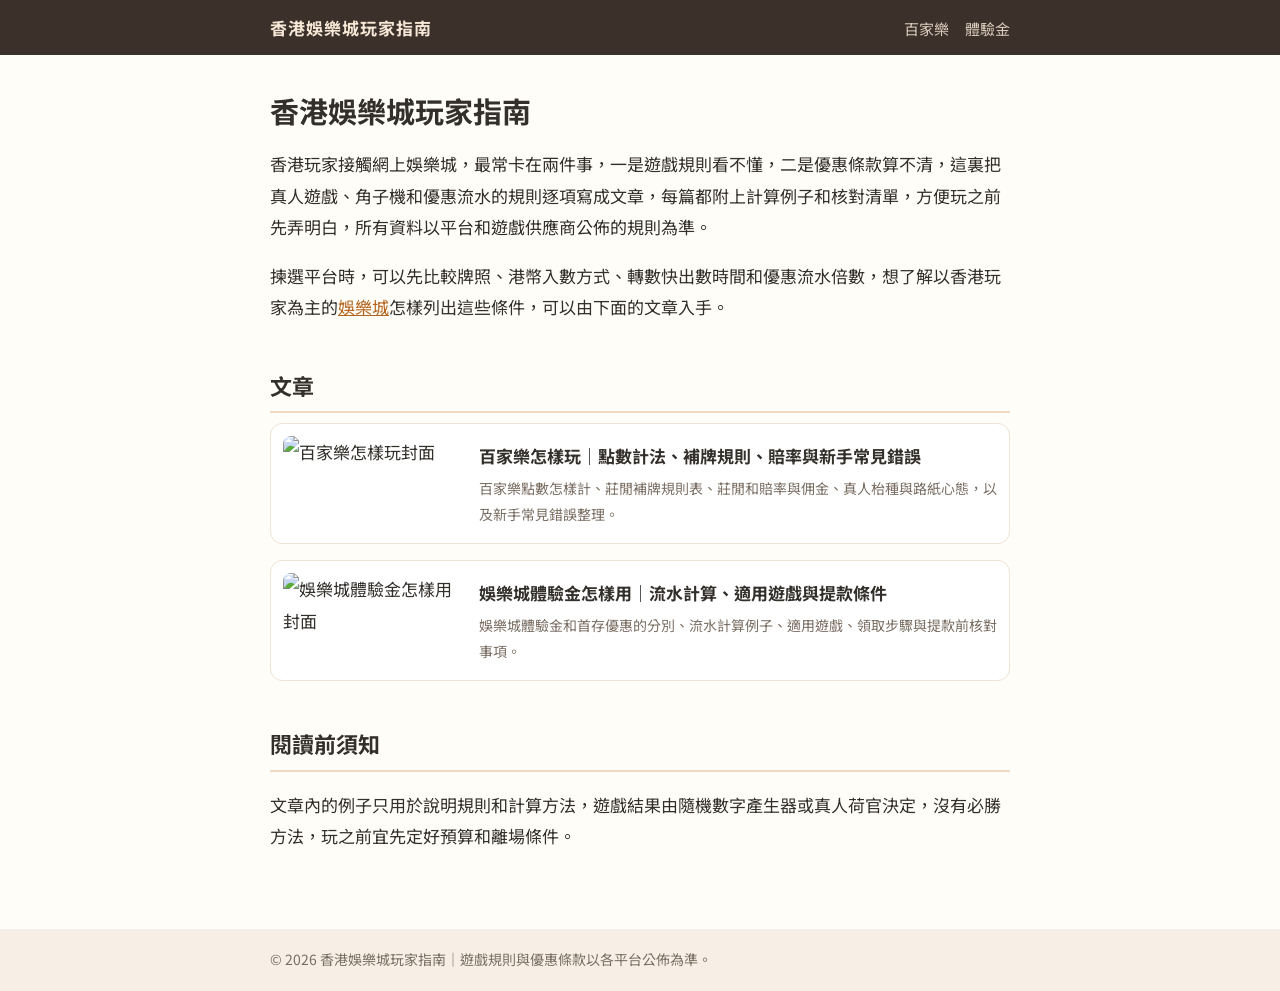
==== index.html @ b38cbccd "Add files via upload" ====
<!doctype html><html lang="zh-HK"><head><meta charset="utf-8"><meta name="viewport" content="width=device-width,initial-scale=1"><title>香港娛樂城玩家指南｜百家樂規則、體驗金與優惠條款整理</title><meta name="description" content="整理香港玩家常問的娛樂城遊戲規則與優惠條款，包括百家樂點數與補牌、體驗金流水計算和提款條件。"><link rel="canonical" href="https://hkcasinonotes.github.io/"><meta property="og:title" content="香港娛樂城玩家指南｜百家樂規則、體驗金與優惠條款整理"><meta property="og:description" content="整理香港玩家常問的娛樂城遊戲規則與優惠條款，包括百家樂點數與補牌、體驗金流水計算和提款條件。"><meta property="og:url" content="https://hkcasinonotes.github.io/"><link href="https://fonts.googleapis.com/css2?family=Noto+Sans+TC:wght@400;700&display=swap" rel="stylesheet"><link rel="stylesheet" href="style.css"><script type="application/ld+json">{"@context": "https://schema.org", "@type": "WebSite", "name": "香港娛樂城玩家指南｜百家樂規則、體驗金與優惠條款整理", "url": "https://hkcasinonotes.github.io/"}</script></head><body><div class="bar"><div class="in"><a class="brand" href="./">香港娛樂城玩家指南</a><nav><a href="baccarat-rules.html">百家樂</a><a href="casino-bonus.html">體驗金</a></nav></div></div><main><h1>香港娛樂城玩家指南</h1><p>香港玩家接觸網上娛樂城，最常卡在兩件事，一是遊戲規則看不懂，二是優惠條款算不清，這裏把真人遊戲、角子機和優惠流水的規則逐項寫成文章，每篇都附上計算例子和核對清單，方便玩之前先弄明白，所有資料以平台和遊戲供應商公佈的規則為準。</p><p>揀選平台時，可以先比較牌照、港幣入數方式、轉數快出數時間和優惠流水倍數，想了解以香港玩家為主的<a href="https://www.88bet.hk/">娛樂城</a>怎樣列出這些條件，可以由下面的文章入手。</p><h2>文章</h2><div class="posts"><a href="baccarat-rules.html"><img src="https://velog.velcdn.com/images/inez/post/38a12281-e45a-4568-aac0-d9c8abf99098/image.jpg" alt="百家樂怎樣玩封面"><div><div class="t">百家樂怎樣玩｜點數計法、補牌規則、賠率與新手常見錯誤</div><div class="d">百家樂點數怎樣計、莊閒補牌規則表、莊閒和賠率與佣金、真人枱種與路紙心態，以及新手常見錯誤整理。</div></div></a><a href="casino-bonus.html"><img src="https://velog.velcdn.com/images/inez/post/c120db88-8e39-4b8a-9f23-f49b8dbc3169/image.jpg" alt="娛樂城體驗金怎樣用封面"><div><div class="t">娛樂城體驗金怎樣用｜流水計算、適用遊戲與提款條件</div><div class="d">娛樂城體驗金和首存優惠的分別、流水計算例子、適用遊戲、領取步驟與提款前核對事項。</div></div></a></div><h2>閱讀前須知</h2><p>文章內的例子只用於說明規則和計算方法，遊戲結果由隨機數字產生器或真人荷官決定，沒有必勝方法，玩之前宜先定好預算和離場條件。</p></main><footer><div class="in">© 2026 香港娛樂城玩家指南｜遊戲規則與優惠條款以各平台公佈為準。</div></footer></body></html>
---- style.css ----
*{box-sizing:border-box}body{margin:0;background:#fffdf8;color:#33302c;font-family:"Noto Sans TC","PingFang TC","Microsoft JhengHei",sans-serif;line-height:1.85;font-size:17px}
a{color:#b5651d}.bar{background:#3b302a;color:#f6e7d6}.bar .in{max-width:780px;margin:0 auto;padding:12px 20px;display:flex;justify-content:space-between;align-items:center}
.bar a{color:#f6e7d6;text-decoration:none}.bar .brand{font-weight:700;letter-spacing:1px}.bar nav a{margin-left:16px;font-size:15px;opacity:.85}
main{max-width:780px;margin:0 auto;padding:30px 20px 60px}h1{font-size:29px;line-height:1.45;margin:4px 0 12px}h2{font-size:22px;margin:42px 0 10px;padding-bottom:6px;border-bottom:2px solid #f0d9bf}
h3{font-size:19px;margin:24px 0 6px;color:#5a3d26}h4{font-size:17px;margin:18px 0 4px}.date{color:#8f8378;font-size:14px}figure{margin:16px 0 26px}figure img{width:100%;height:auto;border-radius:12px;display:block}
.tbl{overflow-x:auto}table{border-collapse:collapse;width:100%;font-size:15px;margin:14px 0}th,td{border-bottom:1px solid #eee2d4;padding:9px 10px;text-align:left}th{background:#fbf1e5}
details{border-left:3px solid #e5a868;background:#fff8ef;padding:10px 14px;margin:10px 0;border-radius:0 8px 8px 0}summary{font-weight:700;cursor:pointer}
.posts{display:grid;gap:16px}.posts a{display:grid;grid-template-columns:180px 1fr;gap:16px;align-items:center;background:#fff;border:1px solid #f0e3d3;border-radius:12px;padding:12px;text-decoration:none;color:inherit}
.posts img{width:180px;height:95px;object-fit:cover;border-radius:8px}.posts .t{font-weight:700;color:#33302c}.posts .d{font-size:14px;color:#7a6e63;margin-top:4px}
footer{background:#f7efe5;color:#7a6e63;font-size:14px}footer .in{max-width:780px;margin:0 auto;padding:18px 20px}
@media(max-width:600px){body{font-size:16px}h1{font-size:23px}.posts a{grid-template-columns:1fr}.posts img{width:100%;height:auto}}
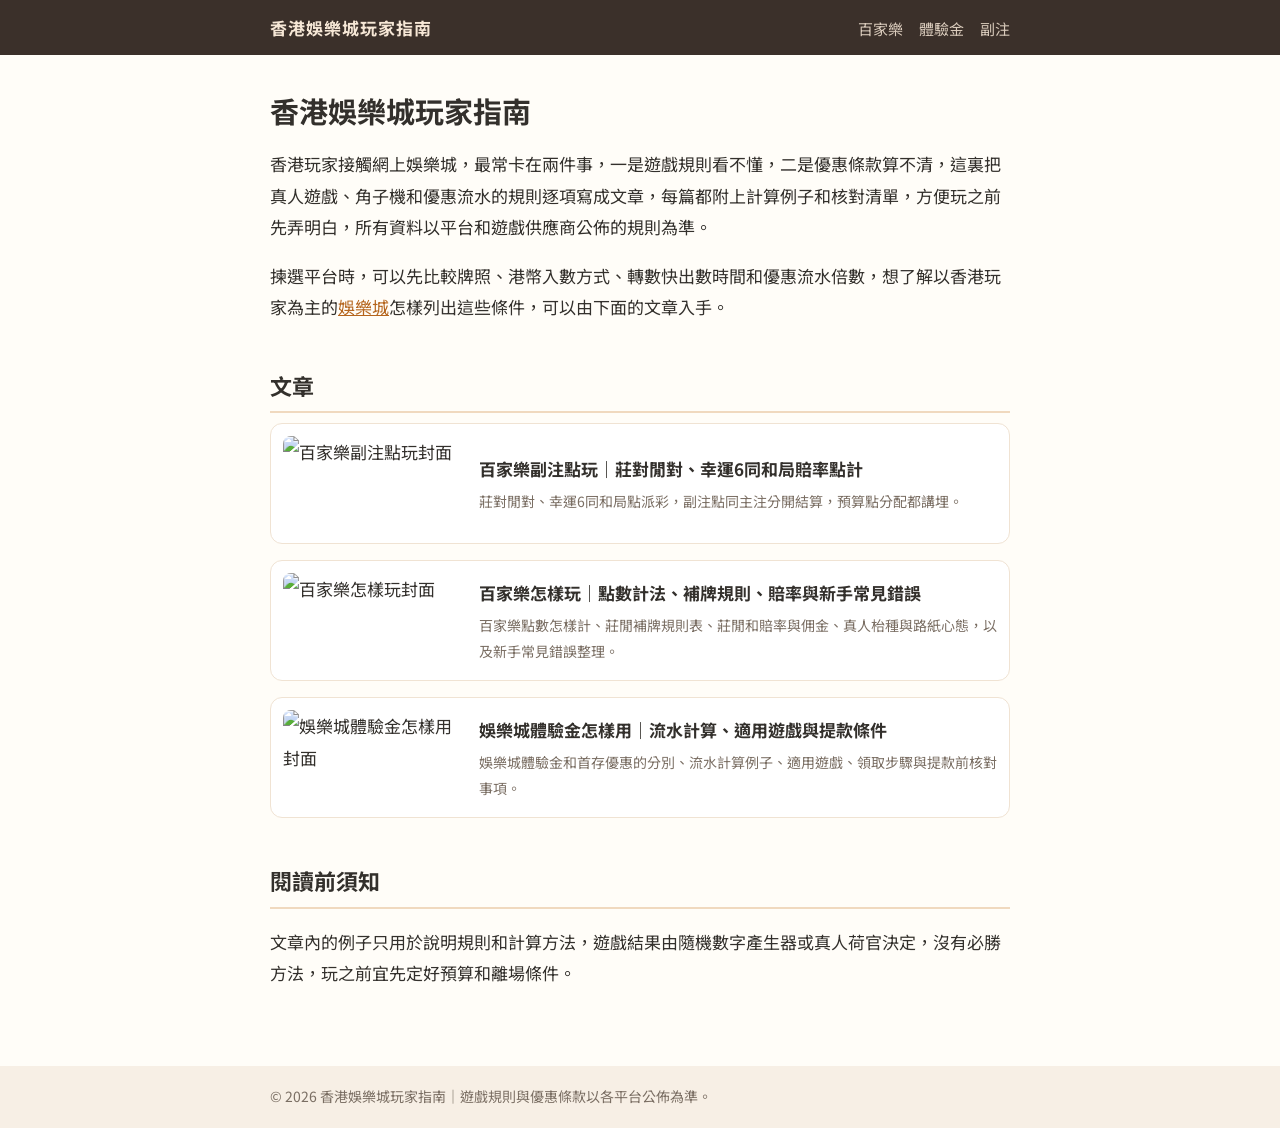
==== commit 47a95f42: "Add files via upload" ====
--- a/index.html
+++ b/index.html
@@ -1 +1 @@
-<!doctype html><html lang="zh-HK"><head><meta charset="utf-8"><meta name="viewport" content="width=device-width,initial-scale=1"><title>香港娛樂城玩家指南｜百家樂規則、體驗金與優惠條款整理</title><meta name="description" content="整理香港玩家常問的娛樂城遊戲規則與優惠條款，包括百家樂點數與補牌、體驗金流水計算和提款條件。"><link rel="canonical" href="https://hkcasinonotes.github.io/"><meta property="og:title" content="香港娛樂城玩家指南｜百家樂規則、體驗金與優惠條款整理"><meta property="og:description" content="整理香港玩家常問的娛樂城遊戲規則與優惠條款，包括百家樂點數與補牌、體驗金流水計算和提款條件。"><meta property="og:url" content="https://hkcasinonotes.github.io/"><link href="https://fonts.googleapis.com/css2?family=Noto+Sans+TC:wght@400;700&display=swap" rel="stylesheet"><link rel="stylesheet" href="style.css"><script type="application/ld+json">{"@context": "https://schema.org", "@type": "WebSite", "name": "香港娛樂城玩家指南｜百家樂規則、體驗金與優惠條款整理", "url": "https://hkcasinonotes.github.io/"}</script></head><body><div class="bar"><div class="in"><a class="brand" href="./">香港娛樂城玩家指南</a><nav><a href="baccarat-rules.html">百家樂</a><a href="casino-bonus.html">體驗金</a></nav></div></div><main><h1>香港娛樂城玩家指南</h1><p>香港玩家接觸網上娛樂城，最常卡在兩件事，一是遊戲規則看不懂，二是優惠條款算不清，這裏把真人遊戲、角子機和優惠流水的規則逐項寫成文章，每篇都附上計算例子和核對清單，方便玩之前先弄明白，所有資料以平台和遊戲供應商公佈的規則為準。</p><p>揀選平台時，可以先比較牌照、港幣入數方式、轉數快出數時間和優惠流水倍數，想了解以香港玩家為主的<a href="https://www.88bet.hk/">娛樂城</a>怎樣列出這些條件，可以由下面的文章入手。</p><h2>文章</h2><div class="posts"><a href="baccarat-rules.html"><img src="https://velog.velcdn.com/images/inez/post/38a12281-e45a-4568-aac0-d9c8abf99098/image.jpg" alt="百家樂怎樣玩封面"><div><div class="t">百家樂怎樣玩｜點數計法、補牌規則、賠率與新手常見錯誤</div><div class="d">百家樂點數怎樣計、莊閒補牌規則表、莊閒和賠率與佣金、真人枱種與路紙心態，以及新手常見錯誤整理。</div></div></a><a href="casino-bonus.html"><img src="https://velog.velcdn.com/images/inez/post/c120db88-8e39-4b8a-9f23-f49b8dbc3169/image.jpg" alt="娛樂城體驗金怎樣用封面"><div><div class="t">娛樂城體驗金怎樣用｜流水計算、適用遊戲與提款條件</div><div class="d">娛樂城體驗金和首存優惠的分別、流水計算例子、適用遊戲、領取步驟與提款前核對事項。</div></div></a></div><h2>閱讀前須知</h2><p>文章內的例子只用於說明規則和計算方法，遊戲結果由隨機數字產生器或真人荷官決定，沒有必勝方法，玩之前宜先定好預算和離場條件。</p></main><footer><div class="in">© 2026 香港娛樂城玩家指南｜遊戲規則與優惠條款以各平台公佈為準。</div></footer></body></html>+<!doctype html><html lang="zh-HK"><head><meta charset="utf-8"><meta name="viewport" content="width=device-width,initial-scale=1"><title>香港娛樂城玩家指南｜百家樂規則、體驗金與優惠條款整理</title><meta name="description" content="整理香港玩家常問的娛樂城遊戲規則與優惠條款，包括百家樂點數與補牌、體驗金流水計算和提款條件。"><link rel="canonical" href="https://hkcasinonotes.github.io/"><meta property="og:title" content="香港娛樂城玩家指南｜百家樂規則、體驗金與優惠條款整理"><meta property="og:description" content="整理香港玩家常問的娛樂城遊戲規則與優惠條款，包括百家樂點數與補牌、體驗金流水計算和提款條件。"><meta property="og:url" content="https://hkcasinonotes.github.io/"><link href="https://fonts.googleapis.com/css2?family=Noto+Sans+TC:wght@400;700&display=swap" rel="stylesheet"><link rel="stylesheet" href="style.css"><script type="application/ld+json">{"@context": "https://schema.org", "@type": "WebSite", "name": "香港娛樂城玩家指南｜百家樂規則、體驗金與優惠條款整理", "url": "https://hkcasinonotes.github.io/"}</script></head><body><div class="bar"><div class="in"><a class="brand" href="./">香港娛樂城玩家指南</a><nav><a href="baccarat-rules.html">百家樂</a><a href="casino-bonus.html">體驗金</a><a href="baccarat-side-bets.html">副注</a></nav></div></div><main><h1>香港娛樂城玩家指南</h1><p>香港玩家接觸網上娛樂城，最常卡在兩件事，一是遊戲規則看不懂，二是優惠條款算不清，這裏把真人遊戲、角子機和優惠流水的規則逐項寫成文章，每篇都附上計算例子和核對清單，方便玩之前先弄明白，所有資料以平台和遊戲供應商公佈的規則為準。</p><p>揀選平台時，可以先比較牌照、港幣入數方式、轉數快出數時間和優惠流水倍數，想了解以香港玩家為主的<a href="https://www.88bet.hk/">娛樂城</a>怎樣列出這些條件，可以由下面的文章入手。</p><h2>文章</h2><div class="posts"><a href="baccarat-side-bets.html"><img src="https://www.88bet.hk/wp-content/uploads/2026/11/baccarat-side-bets.jpg" alt="百家樂副注點玩封面"><div><div class="t">百家樂副注點玩｜莊對閒對、幸運6同和局賠率點計</div><div class="d">莊對閒對、幸運6同和局點派彩，副注點同主注分開結算，預算點分配都講埋。</div></div></a><a href="baccarat-rules.html"><img src="https://velog.velcdn.com/images/inez/post/38a12281-e45a-4568-aac0-d9c8abf99098/image.jpg" alt="百家樂怎樣玩封面"><div><div class="t">百家樂怎樣玩｜點數計法、補牌規則、賠率與新手常見錯誤</div><div class="d">百家樂點數怎樣計、莊閒補牌規則表、莊閒和賠率與佣金、真人枱種與路紙心態，以及新手常見錯誤整理。</div></div></a><a href="casino-bonus.html"><img src="https://velog.velcdn.com/images/inez/post/c120db88-8e39-4b8a-9f23-f49b8dbc3169/image.jpg" alt="娛樂城體驗金怎樣用封面"><div><div class="t">娛樂城體驗金怎樣用｜流水計算、適用遊戲與提款條件</div><div class="d">娛樂城體驗金和首存優惠的分別、流水計算例子、適用遊戲、領取步驟與提款前核對事項。</div></div></a></div><h2>閱讀前須知</h2><p>文章內的例子只用於說明規則和計算方法，遊戲結果由隨機數字產生器或真人荷官決定，沒有必勝方法，玩之前宜先定好預算和離場條件。</p></main><footer><div class="in">© 2026 香港娛樂城玩家指南｜遊戲規則與優惠條款以各平台公佈為準。</div></footer></body></html>
